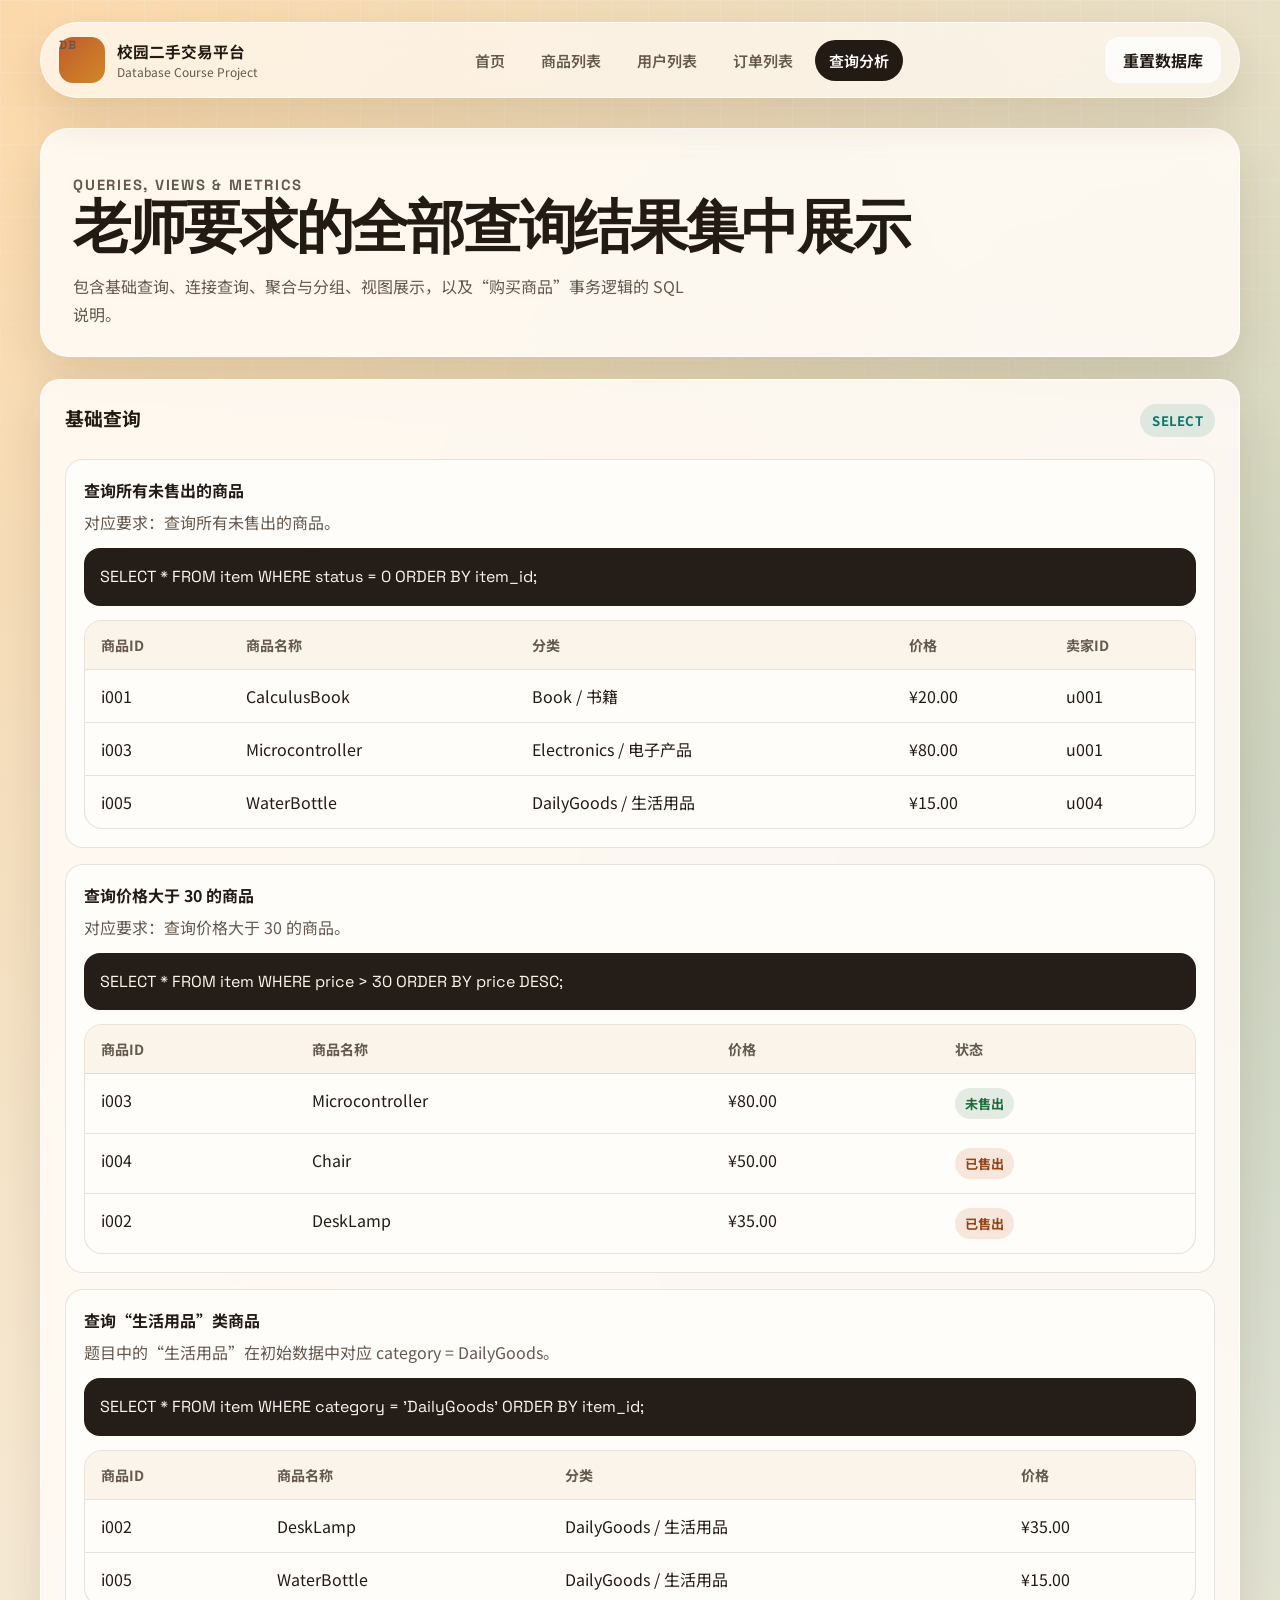
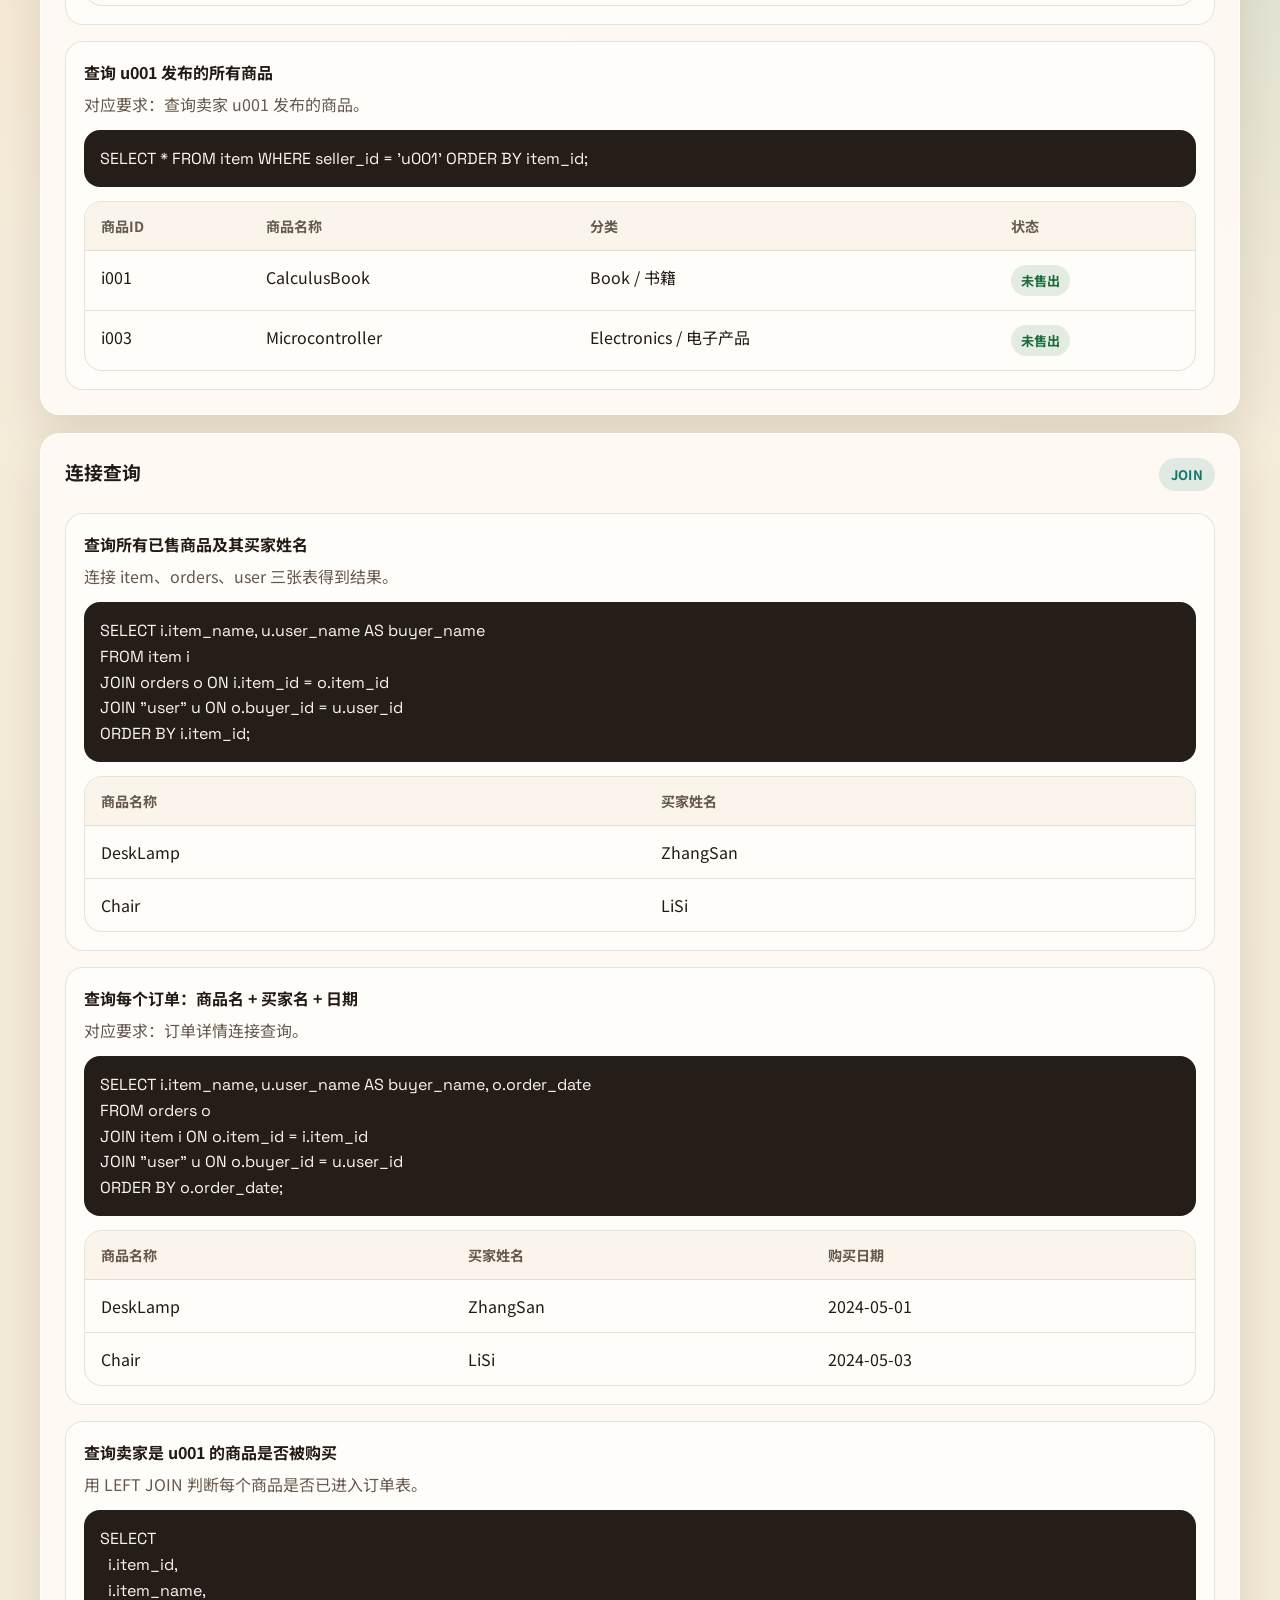
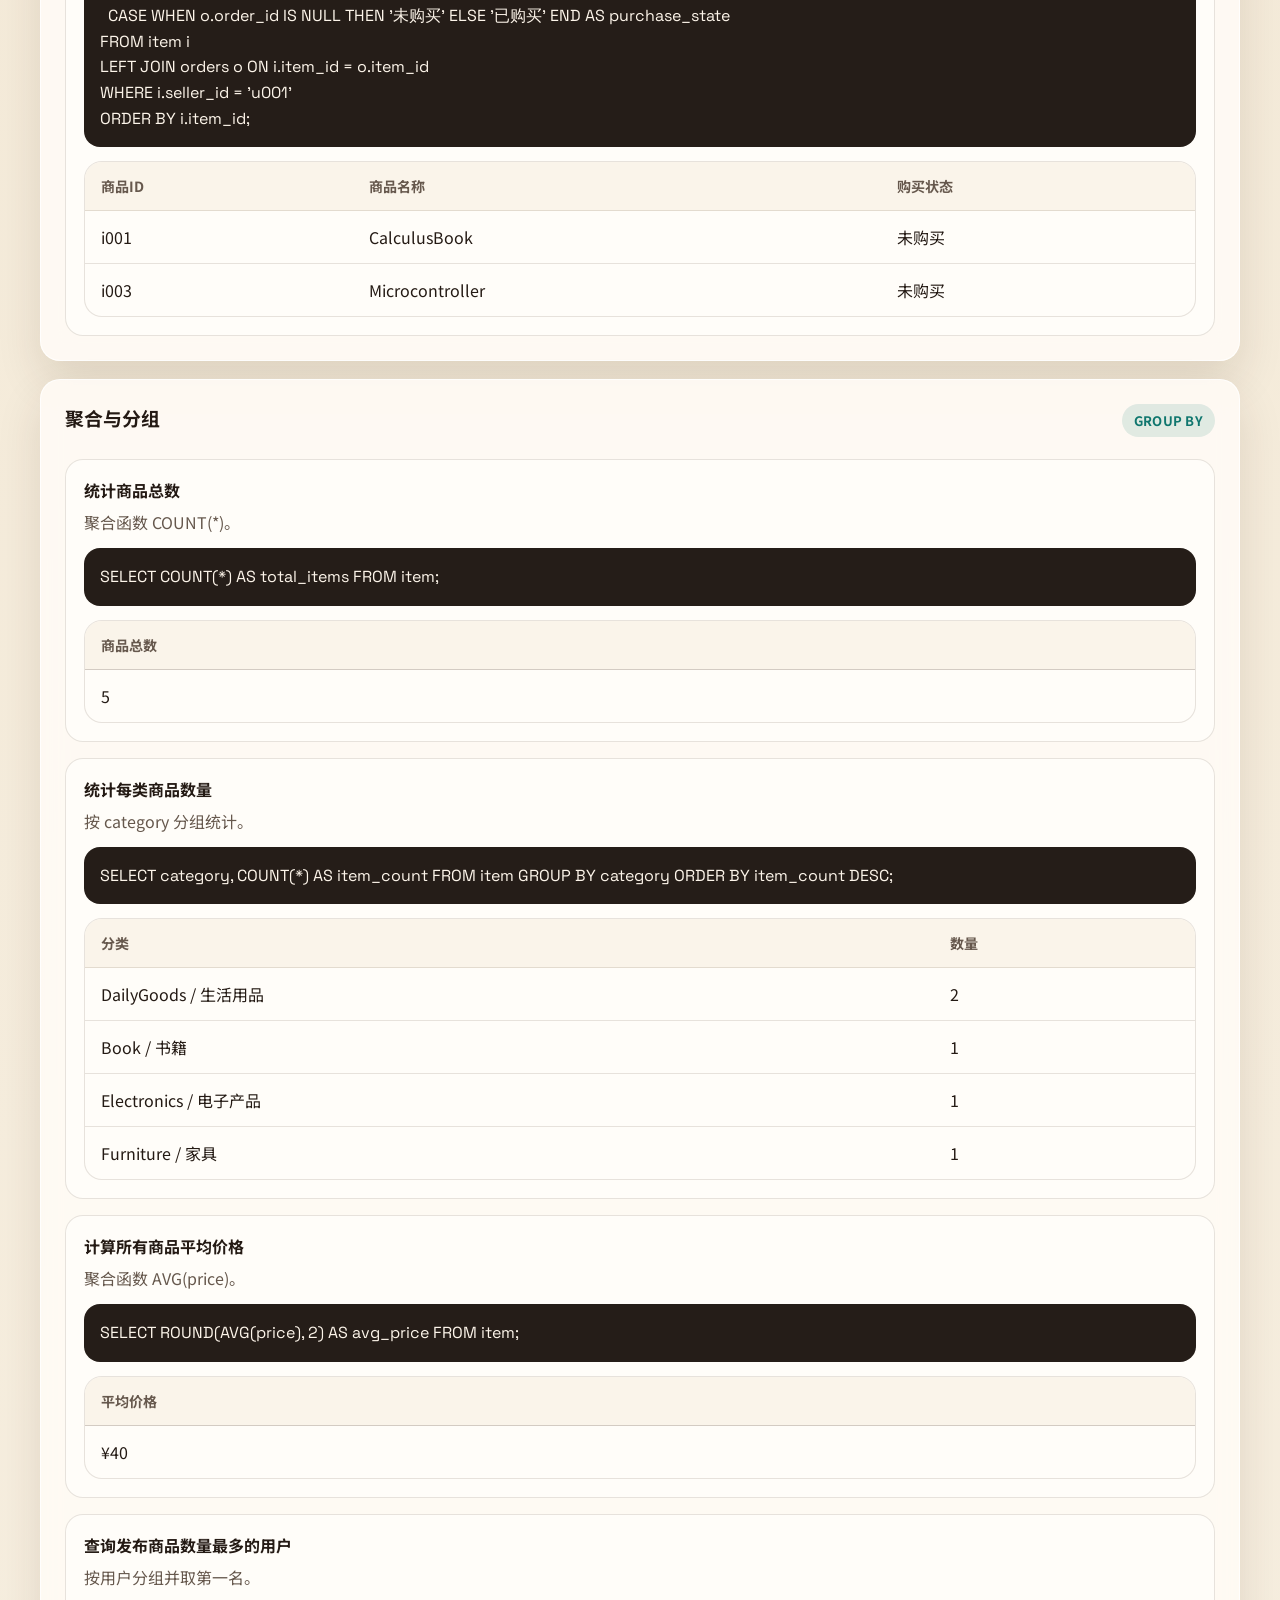
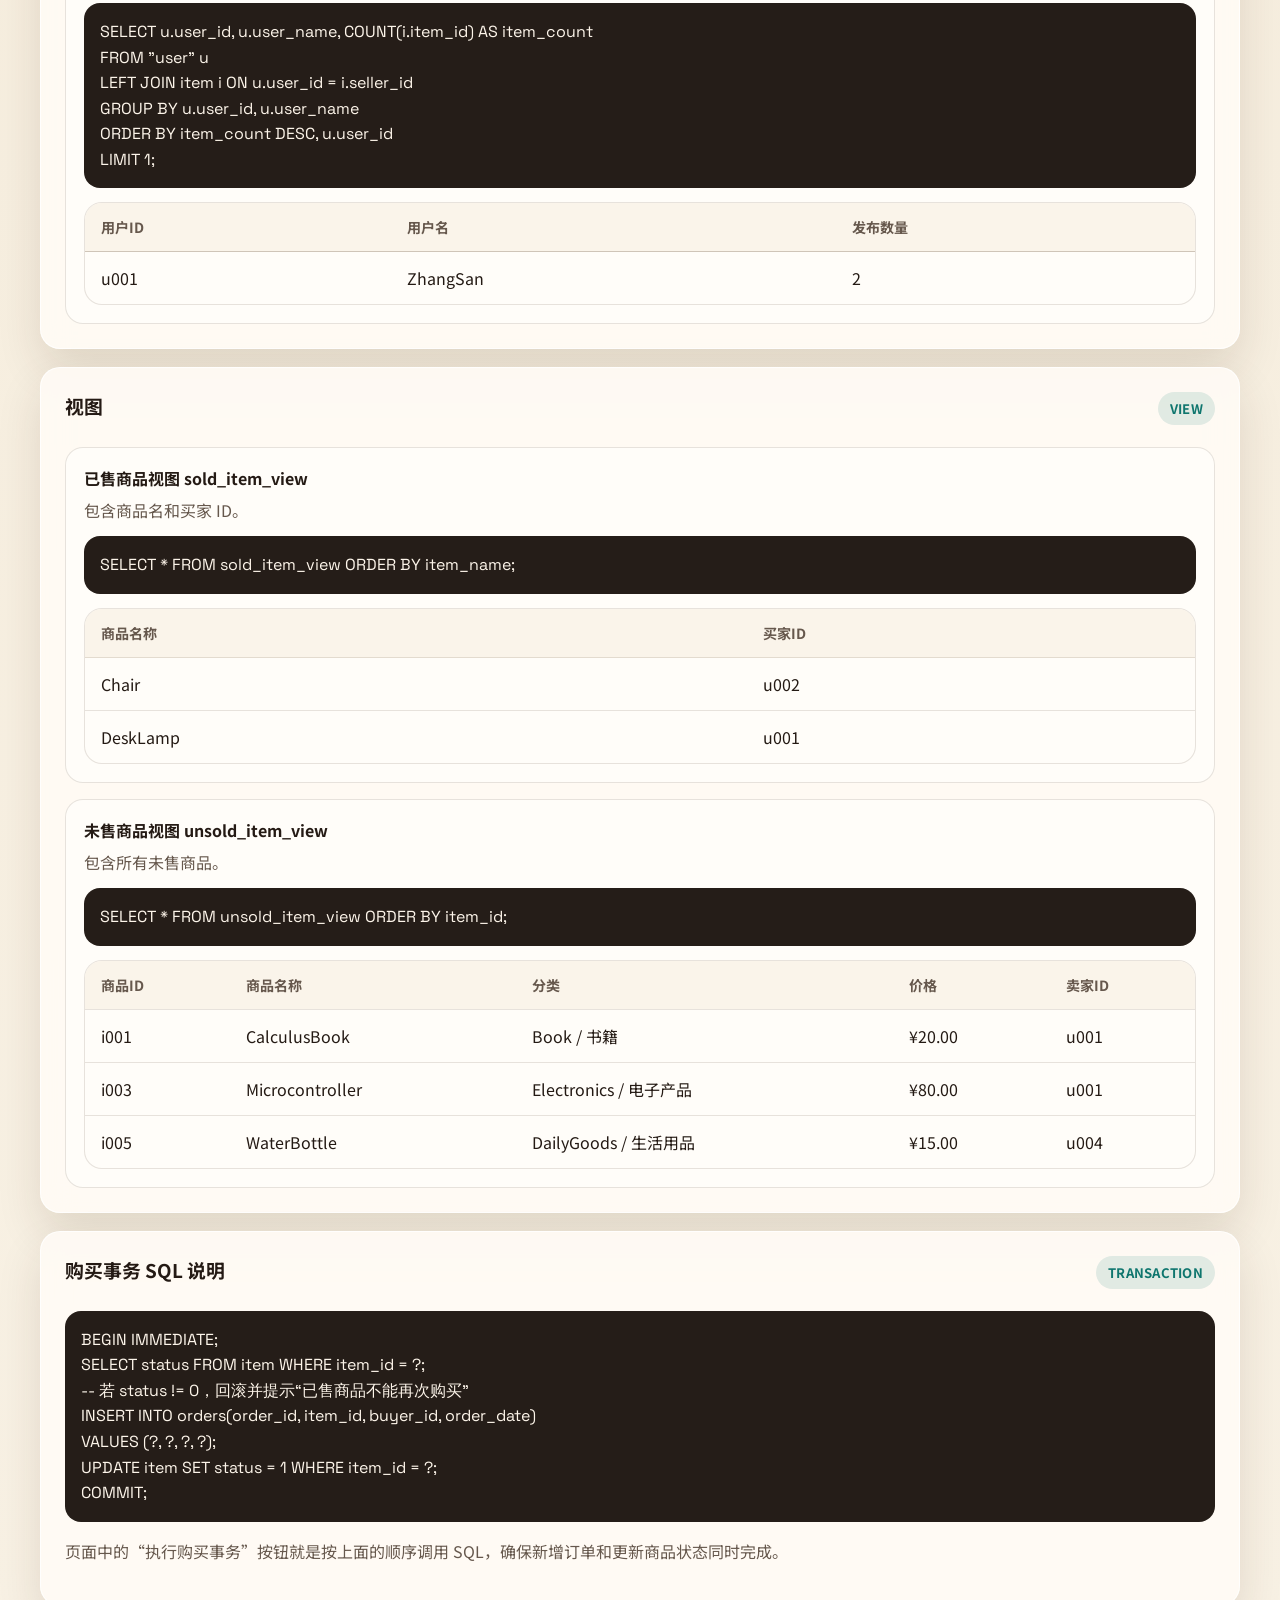
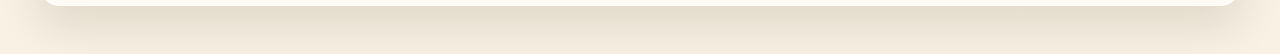
==== analysis.html @ 4f896d5f "Initial commit: database course project site" ====
<!DOCTYPE html>
<html lang="zh-CN">
  <head>
    <meta charset="UTF-8" />
    <meta name="viewport" content="width=device-width, initial-scale=1.0" />
    <title>查询分析 | 校园二手交易平台数据库系统</title>
    <link rel="preconnect" href="https://fonts.googleapis.com" />
    <link rel="preconnect" href="https://fonts.gstatic.com" crossorigin />
    <link
      href="https://fonts.googleapis.com/css2?family=Noto+Sans+SC:wght@400;500;700;800&family=Space+Grotesk:wght@500;700&display=swap"
      rel="stylesheet"
    />
    <link rel="stylesheet" href="assets/css/styles.css" />
  </head>
  <body data-page="analysis">
    <div class="page-shell">
      <header class="site-header">
        <a class="brand" href="index.html">
          <span class="brand-mark">DB</span>
          <div>
            <strong>校园二手交易平台</strong>
            <span>Database Course Project</span>
          </div>
        </a>
        <nav class="main-nav">
          <a href="index.html">首页</a>
          <a href="items.html">商品列表</a>
          <a href="users.html">用户列表</a>
          <a href="orders.html">订单列表</a>
          <a class="is-active" href="analysis.html">查询分析</a>
        </nav>
        <button class="ghost-button reset-db-button" type="button">重置数据库</button>
      </header>

      <main class="page-main">
        <section class="page-intro">
          <p class="eyebrow">Queries, Views & Metrics</p>
          <h1>老师要求的全部查询结果集中展示</h1>
          <p>
            包含基础查询、连接查询、聚合与分组、视图展示，以及“购买商品”事务逻辑的 SQL 说明。
          </p>
        </section>

        <section class="content-grid">
          <article class="card">
            <div class="card-header">
              <h2>基础查询</h2>
              <span class="pill">SELECT</span>
            </div>
            <div class="card-body" id="basic-queries"></div>
          </article>

          <article class="card">
            <div class="card-header">
              <h2>连接查询</h2>
              <span class="pill">JOIN</span>
            </div>
            <div class="card-body" id="join-queries"></div>
          </article>

          <article class="card">
            <div class="card-header">
              <h2>聚合与分组</h2>
              <span class="pill">GROUP BY</span>
            </div>
            <div class="card-body" id="aggregate-queries"></div>
          </article>

          <article class="card">
            <div class="card-header">
              <h2>视图</h2>
              <span class="pill">VIEW</span>
            </div>
            <div class="card-body" id="views-section"></div>
          </article>

          <article class="card">
            <div class="card-header">
              <h2>购买事务 SQL 说明</h2>
              <span class="pill">TRANSACTION</span>
            </div>
            <div class="card-body">
              <pre class="sql-block"><code>BEGIN IMMEDIATE;
SELECT status FROM item WHERE item_id = ?;
-- 若 status != 0，回滚并提示“已售商品不能再次购买”
INSERT INTO orders(order_id, item_id, buyer_id, order_date)
VALUES (?, ?, ?, ?);
UPDATE item SET status = 1 WHERE item_id = ?;
COMMIT;</code></pre>
              <p class="muted-text">
                页面中的“执行购买事务”按钮就是按上面的顺序调用 SQL，确保新增订单和更新商品状态同时完成。
              </p>
            </div>
          </article>
        </section>
      </main>
    </div>

    <div class="toast" id="toast"></div>
    <script src="assets/vendor/sql-wasm.js"></script>
    <script type="module" src="assets/js/main.js"></script>
  </body>
</html>
---- assets/css/styles.css ----
:root {
  --bg: #f4ead8;
  --bg-soft: #fff8ee;
  --paper: rgba(255, 251, 245, 0.9);
  --paper-strong: #fffdf9;
  --line: rgba(86, 64, 46, 0.14);
  --line-strong: rgba(86, 64, 46, 0.24);
  --text: #241a14;
  --muted: #66584d;
  --primary: #bf5b2b;
  --primary-deep: #8f3b16;
  --accent: #0f766e;
  --danger: #a63b3b;
  --shadow: 0 20px 45px rgba(60, 31, 9, 0.12);
  --radius-xl: 28px;
  --radius-lg: 20px;
  --radius-md: 14px;
  --radius-sm: 10px;
}

* {
  box-sizing: border-box;
}

html {
  scroll-behavior: smooth;
}

body {
  margin: 0;
  min-height: 100vh;
  color: var(--text);
  font-family: "Noto Sans SC", sans-serif;
  background:
    radial-gradient(circle at top left, rgba(255, 196, 122, 0.52), transparent 28%),
    radial-gradient(circle at right 10% top 12%, rgba(15, 118, 110, 0.22), transparent 22%),
    linear-gradient(180deg, #f7efdf 0%, #f4ead8 44%, #f8f1e4 100%);
}

body::before {
  position: fixed;
  inset: 0;
  z-index: -1;
  content: "";
  background-image:
    linear-gradient(rgba(255, 255, 255, 0.35) 1px, transparent 1px),
    linear-gradient(90deg, rgba(255, 255, 255, 0.35) 1px, transparent 1px);
  background-size: 36px 36px;
  mask-image: linear-gradient(180deg, rgba(0, 0, 0, 0.38), transparent 78%);
}

a {
  color: inherit;
  text-decoration: none;
}

code,
pre {
  font-family: "Space Grotesk", monospace;
}

.page-shell {
  width: min(1200px, calc(100% - 32px));
  margin: 0 auto;
  padding: 22px 0 48px;
}

.site-header {
  position: sticky;
  top: 12px;
  z-index: 10;
  display: grid;
  grid-template-columns: auto 1fr auto;
  gap: 18px;
  align-items: center;
  padding: 14px 18px;
  border: 1px solid rgba(255, 255, 255, 0.72);
  border-radius: 999px;
  background: rgba(255, 250, 243, 0.72);
  backdrop-filter: blur(20px);
  box-shadow: var(--shadow);
}

.brand {
  display: inline-flex;
  align-items: center;
  gap: 12px;
}

.brand-mark {
  display: grid;
  place-items: center;
  width: 46px;
  height: 46px;
  border-radius: 14px;
  color: #fff;
  font-family: "Space Grotesk", sans-serif;
  font-size: 1rem;
  font-weight: 700;
  letter-spacing: 0.08em;
  background: linear-gradient(135deg, var(--primary) 0%, #d2882a 100%);
}

.brand strong,
.brand span,
.main-nav a,
.pill,
.muted-text {
  display: block;
}

.brand strong {
  font-size: 0.98rem;
}

.brand span {
  color: var(--muted);
  font-size: 0.75rem;
}

.main-nav {
  display: flex;
  flex-wrap: wrap;
  justify-content: center;
  gap: 8px;
}

.main-nav a {
  padding: 10px 14px;
  border-radius: 999px;
  color: var(--muted);
  font-size: 0.94rem;
  font-weight: 600;
  transition: 0.2s ease;
}

.main-nav a:hover,
.main-nav a.is-active {
  color: #fff;
  background: #241a14;
}

.page-main {
  display: grid;
  gap: 22px;
  margin-top: 30px;
}

.hero,
.page-intro,
.card {
  border: 1px solid rgba(255, 255, 255, 0.8);
  background: var(--paper);
  backdrop-filter: blur(14px);
  box-shadow: var(--shadow);
}

.hero {
  display: grid;
  grid-template-columns: minmax(0, 1.4fr) minmax(280px, 0.8fr);
  gap: 24px;
  padding: 36px;
  border-radius: var(--radius-xl);
}

.page-intro {
  padding: 28px 32px;
  border-radius: var(--radius-xl);
}

.page-intro h1,
.hero h1 {
  margin: 0;
  font-family: "Space Grotesk", sans-serif;
  font-size: clamp(2rem, 5vw, 3.6rem);
  line-height: 1.02;
  letter-spacing: -0.04em;
}

.hero-text,
.page-intro p {
  max-width: 68ch;
  margin: 16px 0 0;
  color: var(--muted);
  line-height: 1.72;
}

.eyebrow {
  margin: 0 0 10px;
  color: var(--primary-deep);
  font-family: "Space Grotesk", sans-serif;
  font-size: 0.92rem;
  font-weight: 700;
  letter-spacing: 0.12em;
  text-transform: uppercase;
}

.hero-panel {
  position: relative;
  overflow: hidden;
  padding: 22px;
  border: 1px solid var(--line);
  border-radius: var(--radius-lg);
  background:
    radial-gradient(circle at top right, rgba(255, 204, 128, 0.42), transparent 32%),
    linear-gradient(180deg, rgba(255, 255, 255, 0.94), rgba(251, 243, 232, 0.96));
}

.panel-badge,
.pill {
  display: inline-flex;
  align-items: center;
  gap: 8px;
  width: fit-content;
  padding: 7px 12px;
  border-radius: 999px;
  font-size: 0.82rem;
  font-weight: 700;
  letter-spacing: 0.02em;
}

.panel-badge {
  color: var(--primary-deep);
  background: rgba(191, 91, 43, 0.12);
}

.check-list {
  margin: 18px 0 0;
  padding-left: 18px;
  line-height: 1.9;
}

.hero-actions,
.content-grid,
.stats-grid,
.quick-links {
  display: grid;
  gap: 18px;
}

.hero-actions {
  grid-template-columns: repeat(2, max-content);
  margin-top: 24px;
}

.content-grid.two-column {
  grid-template-columns: repeat(2, minmax(0, 1fr));
}

.stats-grid {
  grid-template-columns: repeat(4, minmax(0, 1fr));
}

.card {
  border-radius: var(--radius-lg);
}

.card-header {
  display: flex;
  justify-content: space-between;
  align-items: flex-start;
  gap: 12px;
  padding: 24px 24px 0;
}

.card-header h2 {
  margin: 0;
  font-size: 1.18rem;
}

.pill {
  color: var(--accent);
  background: rgba(15, 118, 110, 0.12);
}

.card-body {
  padding: 22px 24px 24px;
}

.stat-card {
  padding: 22px;
  border: 1px solid rgba(255, 255, 255, 0.75);
  border-radius: var(--radius-lg);
  background:
    linear-gradient(180deg, rgba(255, 255, 255, 0.92), rgba(255, 247, 236, 0.92));
  box-shadow: var(--shadow);
}

.stat-label {
  color: var(--muted);
  font-size: 0.92rem;
}

.stat-value {
  margin: 8px 0 0;
  font-family: "Space Grotesk", sans-serif;
  font-size: clamp(1.8rem, 3vw, 2.5rem);
  font-weight: 700;
}

.stat-footnote {
  margin-top: 8px;
  color: var(--muted);
  font-size: 0.84rem;
}

.quick-link {
  display: block;
  padding: 18px;
  border: 1px solid var(--line);
  border-radius: var(--radius-md);
  background: var(--paper-strong);
  transition: transform 0.2s ease, border-color 0.2s ease;
}

.quick-link:hover {
  transform: translateY(-2px);
  border-color: rgba(191, 91, 43, 0.4);
}

.quick-link strong {
  display: block;
  margin-bottom: 6px;
}

.quick-link span,
.prose p,
.muted-text {
  color: var(--muted);
  line-height: 1.72;
}

.data-form {
  display: grid;
  gap: 14px;
}

.data-form label {
  display: grid;
  gap: 8px;
  font-size: 0.94rem;
  font-weight: 600;
}

.data-form input,
.data-form select,
.data-form button,
.ghost-button,
.primary-button,
.secondary-button,
.danger-button {
  border: none;
  border-radius: 14px;
  font: inherit;
}

.data-form input,
.data-form select {
  width: 100%;
  padding: 13px 14px;
  border: 1px solid var(--line-strong);
  background: rgba(255, 255, 255, 0.9);
  color: var(--text);
}

.ghost-button,
.primary-button,
.secondary-button,
.danger-button {
  display: inline-flex;
  align-items: center;
  justify-content: center;
  gap: 8px;
  min-height: 46px;
  padding: 0 18px;
  font-weight: 700;
  cursor: pointer;
  transition: transform 0.2s ease, box-shadow 0.2s ease, background 0.2s ease;
}

.ghost-button {
  color: var(--text);
  background: rgba(255, 255, 255, 0.75);
}

.primary-button {
  color: #fff;
  background: linear-gradient(135deg, var(--primary) 0%, #df8a2e 100%);
}

.secondary-button {
  color: var(--text);
  background: rgba(36, 26, 20, 0.08);
}

.danger-button {
  color: #fff;
  background: linear-gradient(135deg, var(--danger) 0%, #d56a5d 100%);
}

.ghost-button:hover,
.primary-button:hover,
.secondary-button:hover,
.danger-button:hover {
  transform: translateY(-1px);
  box-shadow: 0 14px 26px rgba(55, 28, 8, 0.14);
}

.table-shell,
.query-card {
  overflow: hidden;
  border: 1px solid var(--line);
  border-radius: 18px;
  background: var(--paper-strong);
}

table {
  width: 100%;
  border-collapse: collapse;
}

th,
td {
  padding: 14px 16px;
  border-bottom: 1px solid var(--line);
  text-align: left;
  vertical-align: top;
}

th {
  color: var(--muted);
  font-size: 0.88rem;
  font-weight: 700;
  background: rgba(250, 244, 233, 0.95);
}

tbody tr:last-child td {
  border-bottom: none;
}

.status-badge {
  display: inline-flex;
  padding: 6px 10px;
  border-radius: 999px;
  font-size: 0.82rem;
  font-weight: 700;
}

.status-badge.unsold {
  color: #1d6c3c;
  background: rgba(29, 108, 60, 0.12);
}

.status-badge.sold {
  color: #944416;
  background: rgba(191, 91, 43, 0.14);
}

.query-group,
.preview-stack {
  display: grid;
  gap: 16px;
}

.query-card {
  padding: 18px;
}

.query-card h3 {
  margin: 0 0 8px;
  font-size: 1rem;
}

.query-card p {
  margin: 0 0 14px;
  color: var(--muted);
}

.sql-block {
  overflow-x: auto;
  margin: 0 0 14px;
  padding: 16px;
  border-radius: 16px;
  background: #251d18;
  color: #fdf5ea;
  line-height: 1.6;
}

.empty-state {
  padding: 18px;
  border: 1px dashed var(--line-strong);
  border-radius: 16px;
  color: var(--muted);
  text-align: center;
}

.toast {
  position: fixed;
  right: 22px;
  bottom: 22px;
  max-width: min(360px, calc(100% - 32px));
  padding: 14px 16px;
  border-radius: 14px;
  color: #fff;
  background: rgba(36, 26, 20, 0.92);
  box-shadow: var(--shadow);
  opacity: 0;
  pointer-events: none;
  transform: translateY(12px);
  transition: opacity 0.2s ease, transform 0.2s ease;
}

.toast.is-visible {
  opacity: 1;
  transform: translateY(0);
}

.preview-shell {
  display: grid;
  gap: 14px;
}

.tag-row {
  display: flex;
  flex-wrap: wrap;
  gap: 8px;
}

.tag {
  padding: 6px 10px;
  border-radius: 999px;
  background: rgba(36, 26, 20, 0.08);
  color: var(--text);
  font-size: 0.84rem;
}

@media (max-width: 980px) {
  .site-header,
  .hero,
  .content-grid.two-column,
  .stats-grid {
    grid-template-columns: 1fr;
  }

  .site-header {
    border-radius: 28px;
  }

  .main-nav {
    justify-content: flex-start;
  }
}

@media (max-width: 720px) {
  .page-shell {
    width: min(100% - 20px, 1200px);
    padding-top: 14px;
  }

  .site-header,
  .hero,
  .page-intro,
  .card-body,
  .card-header {
    padding-left: 18px;
    padding-right: 18px;
  }

  .hero-actions {
    grid-template-columns: 1fr;
  }

  .hero h1,
  .page-intro h1 {
    font-size: clamp(1.85rem, 9vw, 2.8rem);
  }

  th,
  td {
    padding: 12px;
  }
}
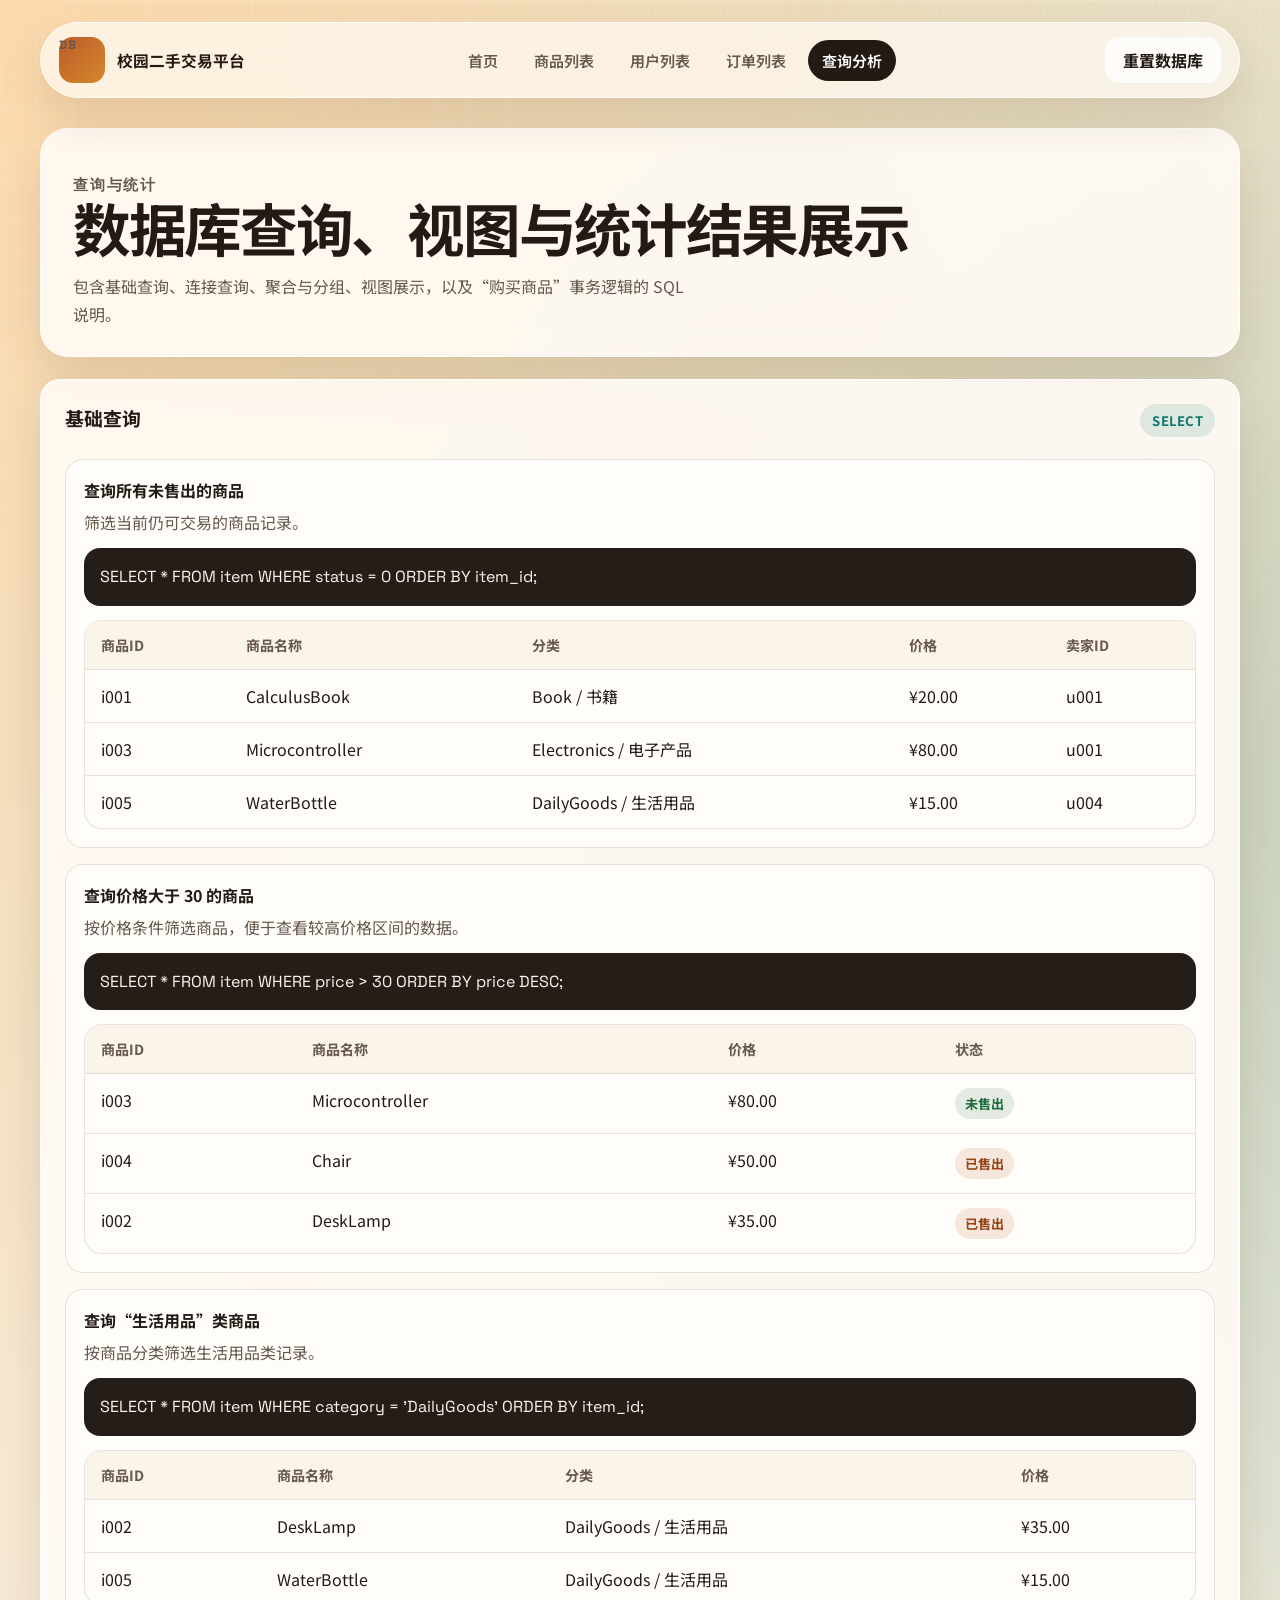
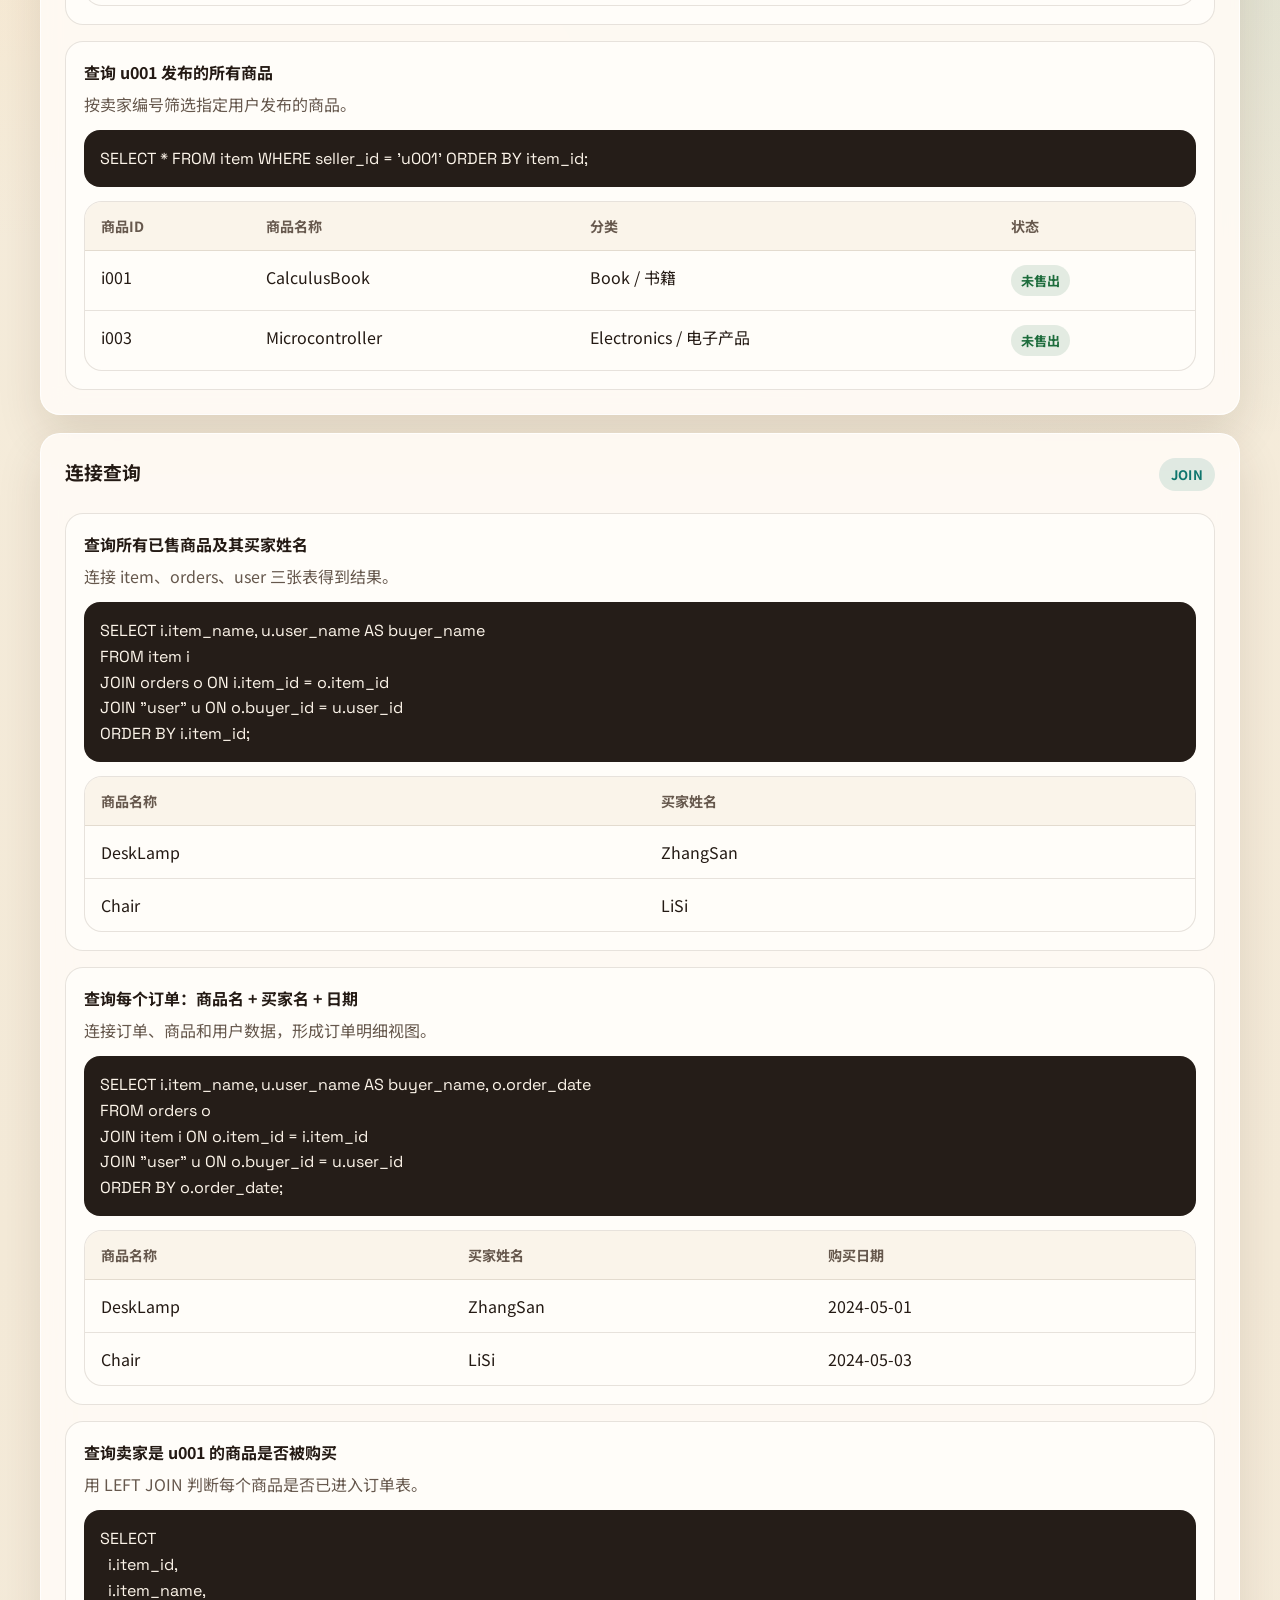
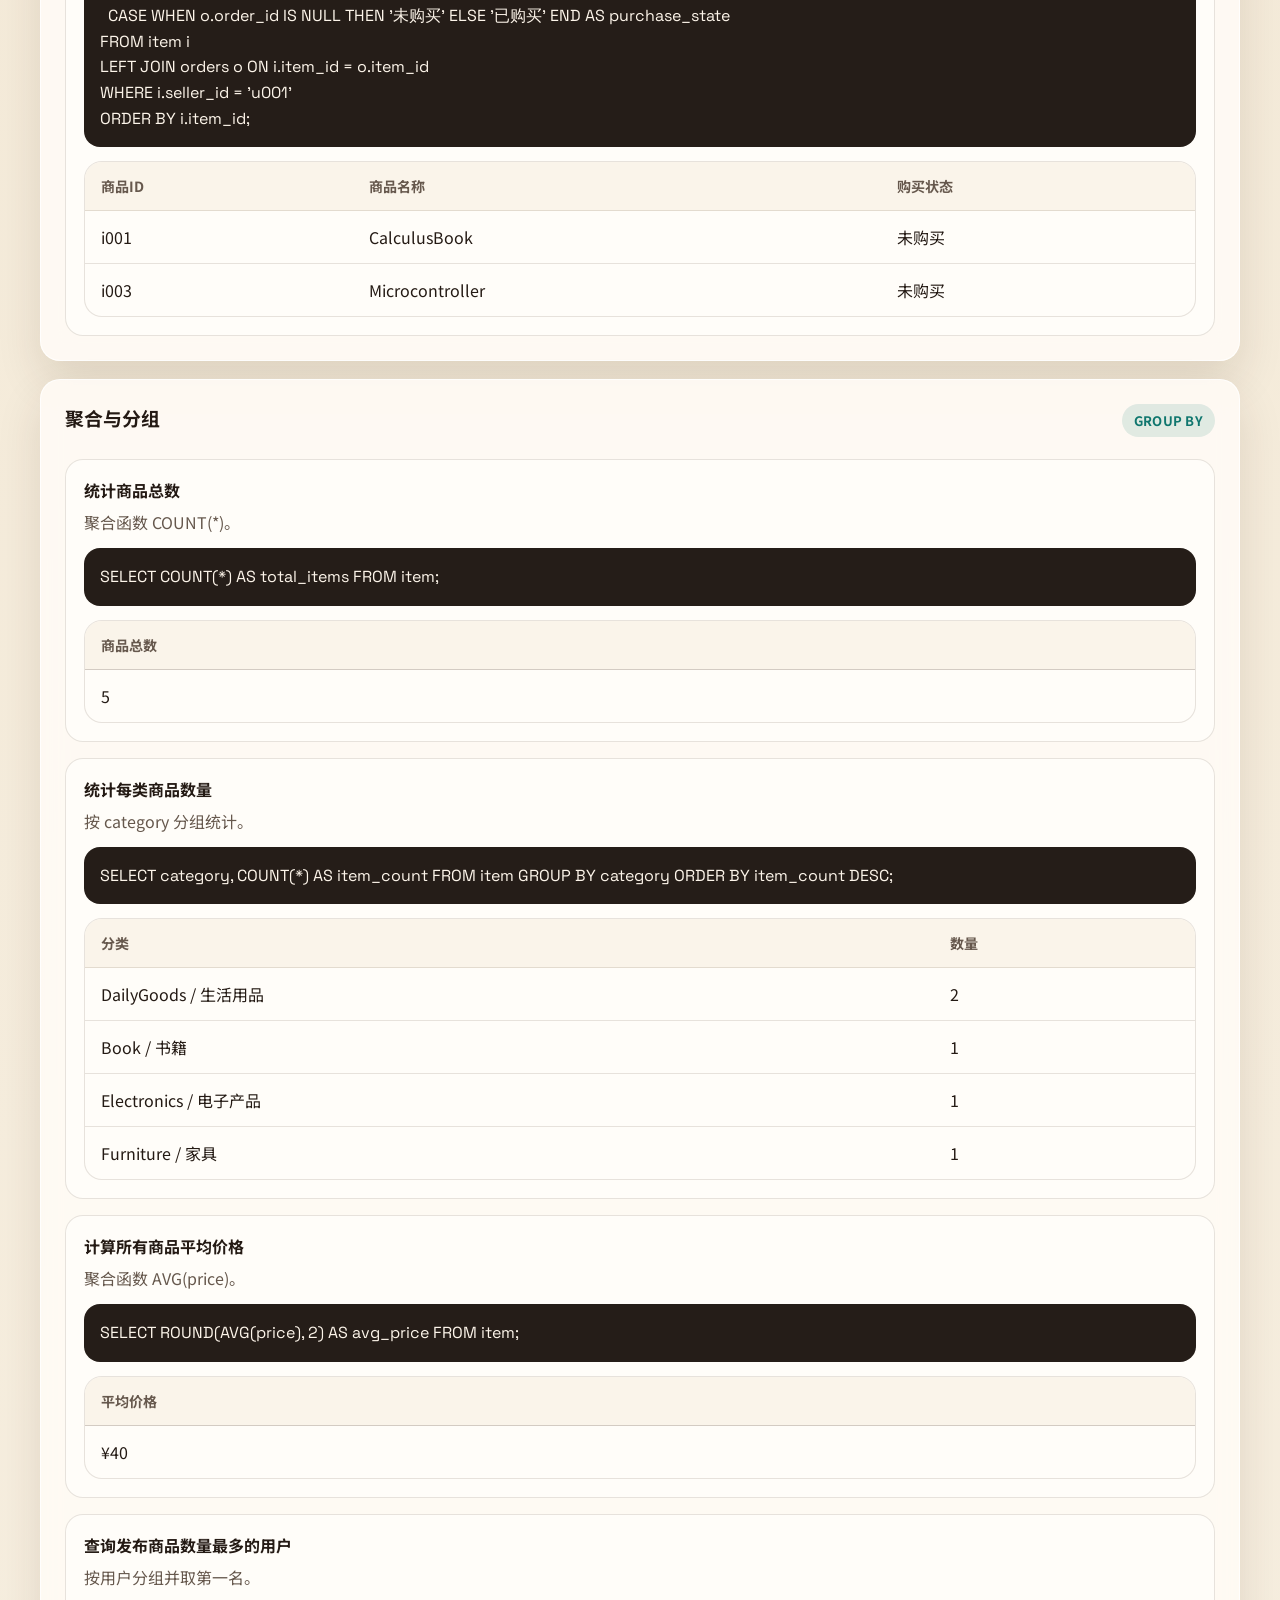
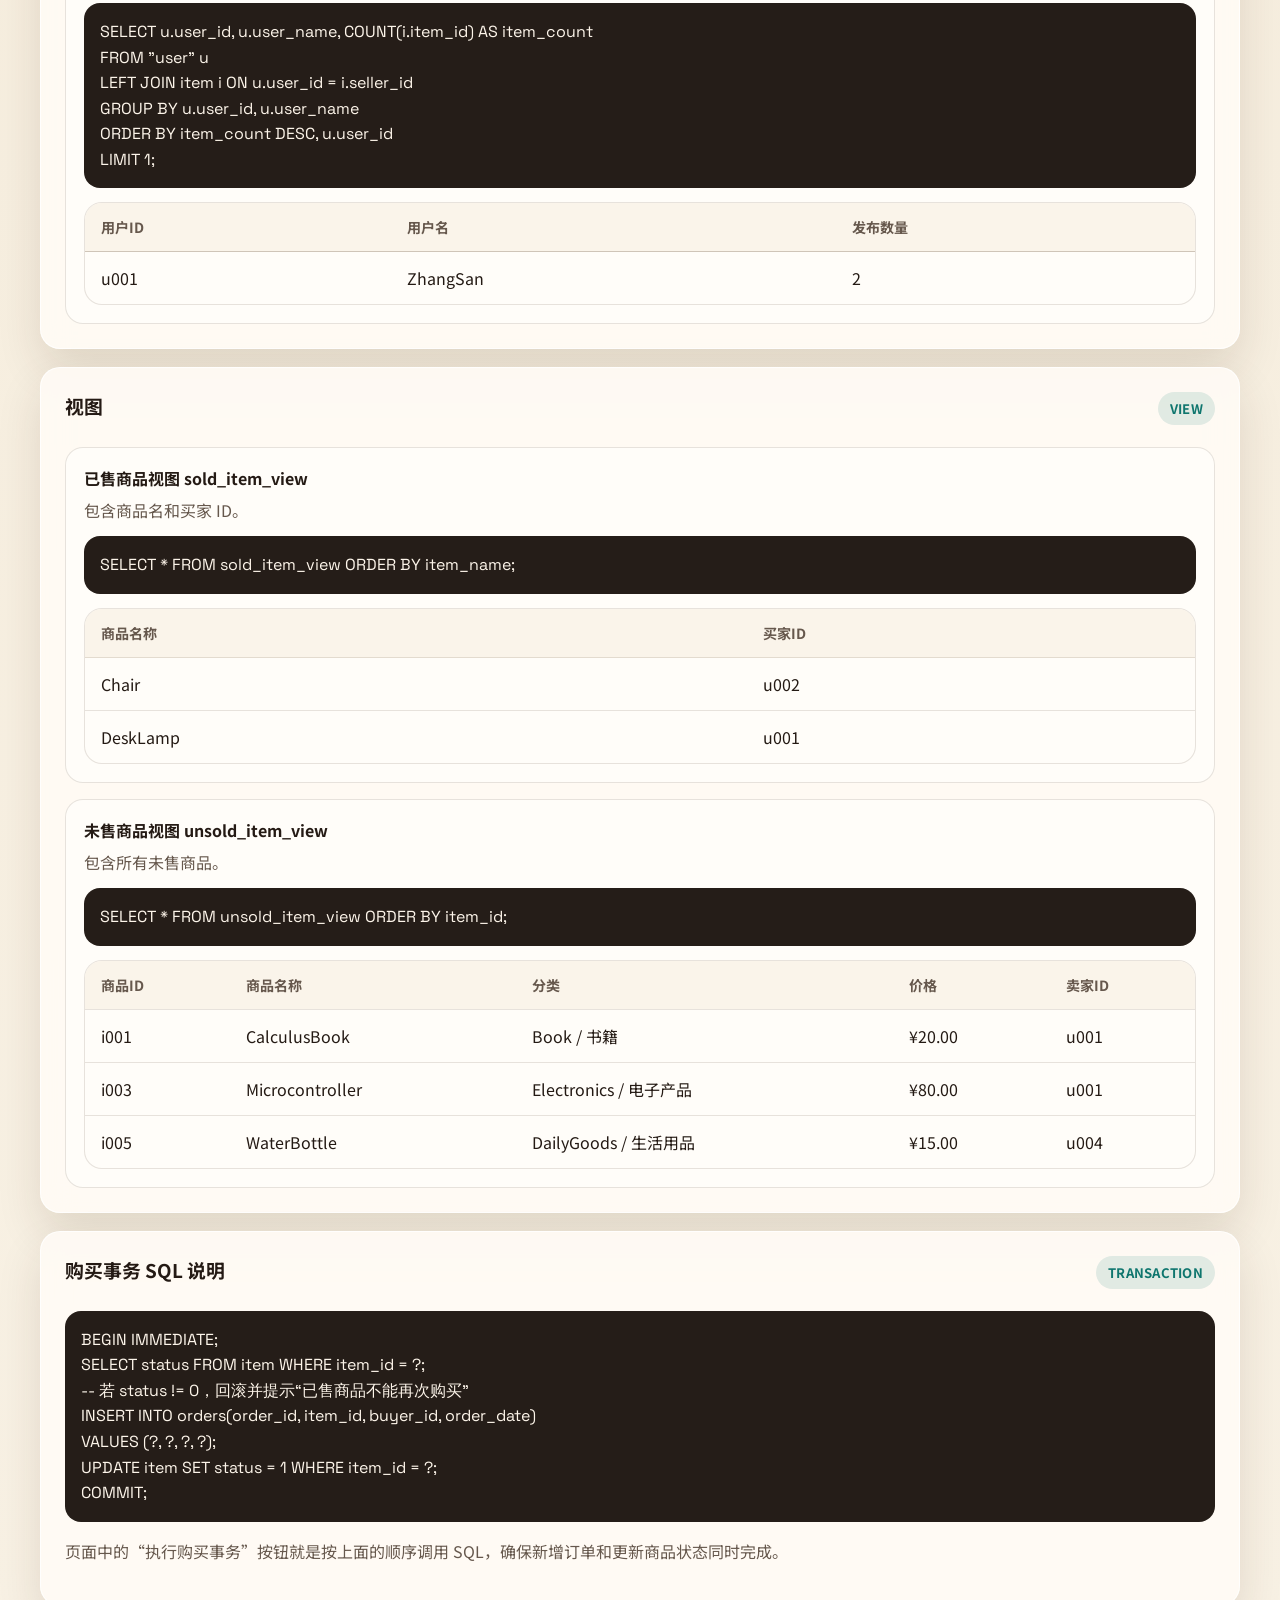
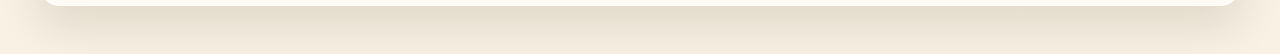
==== commit a29624a2: "Update project wording and screenshots" ====
--- a/analysis.html
+++ b/analysis.html
@@ -1,103 +1,105 @@
 <!DOCTYPE html>
 <html lang="zh-CN">
-  <head>
-    <meta charset="UTF-8" />
-    <meta name="viewport" content="width=device-width, initial-scale=1.0" />
-    <title>查询分析 | 校园二手交易平台数据库系统</title>
-    <link rel="preconnect" href="https://fonts.googleapis.com" />
-    <link rel="preconnect" href="https://fonts.gstatic.com" crossorigin />
-    <link
-      href="https://fonts.googleapis.com/css2?family=Noto+Sans+SC:wght@400;500;700;800&family=Space+Grotesk:wght@500;700&display=swap"
-      rel="stylesheet"
-    />
-    <link rel="stylesheet" href="assets/css/styles.css" />
-  </head>
-  <body data-page="analysis">
-    <div class="page-shell">
-      <header class="site-header">
-        <a class="brand" href="index.html">
-          <span class="brand-mark">DB</span>
-          <div>
-            <strong>校园二手交易平台</strong>
-            <span>Database Course Project</span>
+
+<head>
+  <meta charset="UTF-8" />
+  <meta name="viewport" content="width=device-width, initial-scale=1.0" />
+  <title>查询分析 | 校园二手交易平台数据库系统</title>
+  <link rel="preconnect" href="https://fonts.googleapis.com" />
+  <link rel="preconnect" href="https://fonts.gstatic.com" crossorigin />
+  <link
+    href="https://fonts.googleapis.com/css2?family=Noto+Sans+SC:wght@400;500;700;800&family=Space+Grotesk:wght@500;700&display=swap"
+    rel="stylesheet" />
+  <link rel="stylesheet" href="assets/css/styles.css" />
+</head>
+
+<body data-page="analysis">
+  <div class="page-shell">
+    <header class="site-header">
+      <a class="brand" href="index.html">
+        <span class="brand-mark">DB</span>
+        <div>
+          <strong>校园二手交易平台</strong>
+
+        </div>
+      </a>
+      <nav class="main-nav">
+        <a href="index.html">首页</a>
+        <a href="items.html">商品列表</a>
+        <a href="users.html">用户列表</a>
+        <a href="orders.html">订单列表</a>
+        <a class="is-active" href="analysis.html">查询分析</a>
+      </nav>
+      <button class="ghost-button reset-db-button" type="button">重置数据库</button>
+    </header>
+
+    <main class="page-main">
+      <section class="page-intro">
+        <p class="eyebrow">查询与统计</p>
+        <h1>数据库查询、视图与统计结果展示</h1>
+        <p>
+          包含基础查询、连接查询、聚合与分组、视图展示，以及“购买商品”事务逻辑的 SQL 说明。
+        </p>
+      </section>
+
+      <section class="content-grid">
+        <article class="card">
+          <div class="card-header">
+            <h2>基础查询</h2>
+            <span class="pill">SELECT</span>
           </div>
-        </a>
-        <nav class="main-nav">
-          <a href="index.html">首页</a>
-          <a href="items.html">商品列表</a>
-          <a href="users.html">用户列表</a>
-          <a href="orders.html">订单列表</a>
-          <a class="is-active" href="analysis.html">查询分析</a>
-        </nav>
-        <button class="ghost-button reset-db-button" type="button">重置数据库</button>
-      </header>
+          <div class="card-body" id="basic-queries"></div>
+        </article>
 
-      <main class="page-main">
-        <section class="page-intro">
-          <p class="eyebrow">Queries, Views & Metrics</p>
-          <h1>老师要求的全部查询结果集中展示</h1>
-          <p>
-            包含基础查询、连接查询、聚合与分组、视图展示，以及“购买商品”事务逻辑的 SQL 说明。
-          </p>
-        </section>
+        <article class="card">
+          <div class="card-header">
+            <h2>连接查询</h2>
+            <span class="pill">JOIN</span>
+          </div>
+          <div class="card-body" id="join-queries"></div>
+        </article>
 
-        <section class="content-grid">
-          <article class="card">
-            <div class="card-header">
-              <h2>基础查询</h2>
-              <span class="pill">SELECT</span>
-            </div>
-            <div class="card-body" id="basic-queries"></div>
-          </article>
+        <article class="card">
+          <div class="card-header">
+            <h2>聚合与分组</h2>
+            <span class="pill">GROUP BY</span>
+          </div>
+          <div class="card-body" id="aggregate-queries"></div>
+        </article>
 
-          <article class="card">
-            <div class="card-header">
-              <h2>连接查询</h2>
-              <span class="pill">JOIN</span>
-            </div>
-            <div class="card-body" id="join-queries"></div>
-          </article>
+        <article class="card">
+          <div class="card-header">
+            <h2>视图</h2>
+            <span class="pill">VIEW</span>
+          </div>
+          <div class="card-body" id="views-section"></div>
+        </article>
 
-          <article class="card">
-            <div class="card-header">
-              <h2>聚合与分组</h2>
-              <span class="pill">GROUP BY</span>
-            </div>
-            <div class="card-body" id="aggregate-queries"></div>
-          </article>
-
-          <article class="card">
-            <div class="card-header">
-              <h2>视图</h2>
-              <span class="pill">VIEW</span>
-            </div>
-            <div class="card-body" id="views-section"></div>
-          </article>
-
-          <article class="card">
-            <div class="card-header">
-              <h2>购买事务 SQL 说明</h2>
-              <span class="pill">TRANSACTION</span>
-            </div>
-            <div class="card-body">
-              <pre class="sql-block"><code>BEGIN IMMEDIATE;
+        <article class="card">
+          <div class="card-header">
+            <h2>购买事务 SQL 说明</h2>
+            <span class="pill">TRANSACTION</span>
+          </div>
+          <div class="card-body">
+            <pre class="sql-block"><code>BEGIN IMMEDIATE;
 SELECT status FROM item WHERE item_id = ?;
 -- 若 status != 0，回滚并提示“已售商品不能再次购买”
 INSERT INTO orders(order_id, item_id, buyer_id, order_date)
 VALUES (?, ?, ?, ?);
 UPDATE item SET status = 1 WHERE item_id = ?;
 COMMIT;</code></pre>
-              <p class="muted-text">
-                页面中的“执行购买事务”按钮就是按上面的顺序调用 SQL，确保新增订单和更新商品状态同时完成。
-              </p>
-            </div>
-          </article>
-        </section>
-      </main>
-    </div>
+            <p class="muted-text">
+              页面中的“执行购买事务”按钮就是按上面的顺序调用 SQL，确保新增订单和更新商品状态同时完成。
+            </p>
+          </div>
+        </article>
+      </section>
+    </main>
+  </div>
 
-    <div class="toast" id="toast"></div>
-    <script src="assets/vendor/sql-wasm.js"></script>
-    <script type="module" src="assets/js/main.js"></script>
-  </body>
-</html>
+  <div class="toast" id="toast"></div>
+  <script src="assets/vendor/sql-wasm.js"></script>
+  <script type="module" src="assets/js/main.js"></script>
+</body>
+
+</html>
--- a/assets/css/styles.css
+++ b/assets/css/styles.css
@@ -171,7 +171,7 @@
 .page-intro h1,
 .hero h1 {
   margin: 0;
-  font-family: "Space Grotesk", sans-serif;
+  font-family: "Noto Sans SC", "Space Grotesk", sans-serif;
   font-size: clamp(2rem, 5vw, 3.6rem);
   line-height: 1.02;
   letter-spacing: -0.04em;
